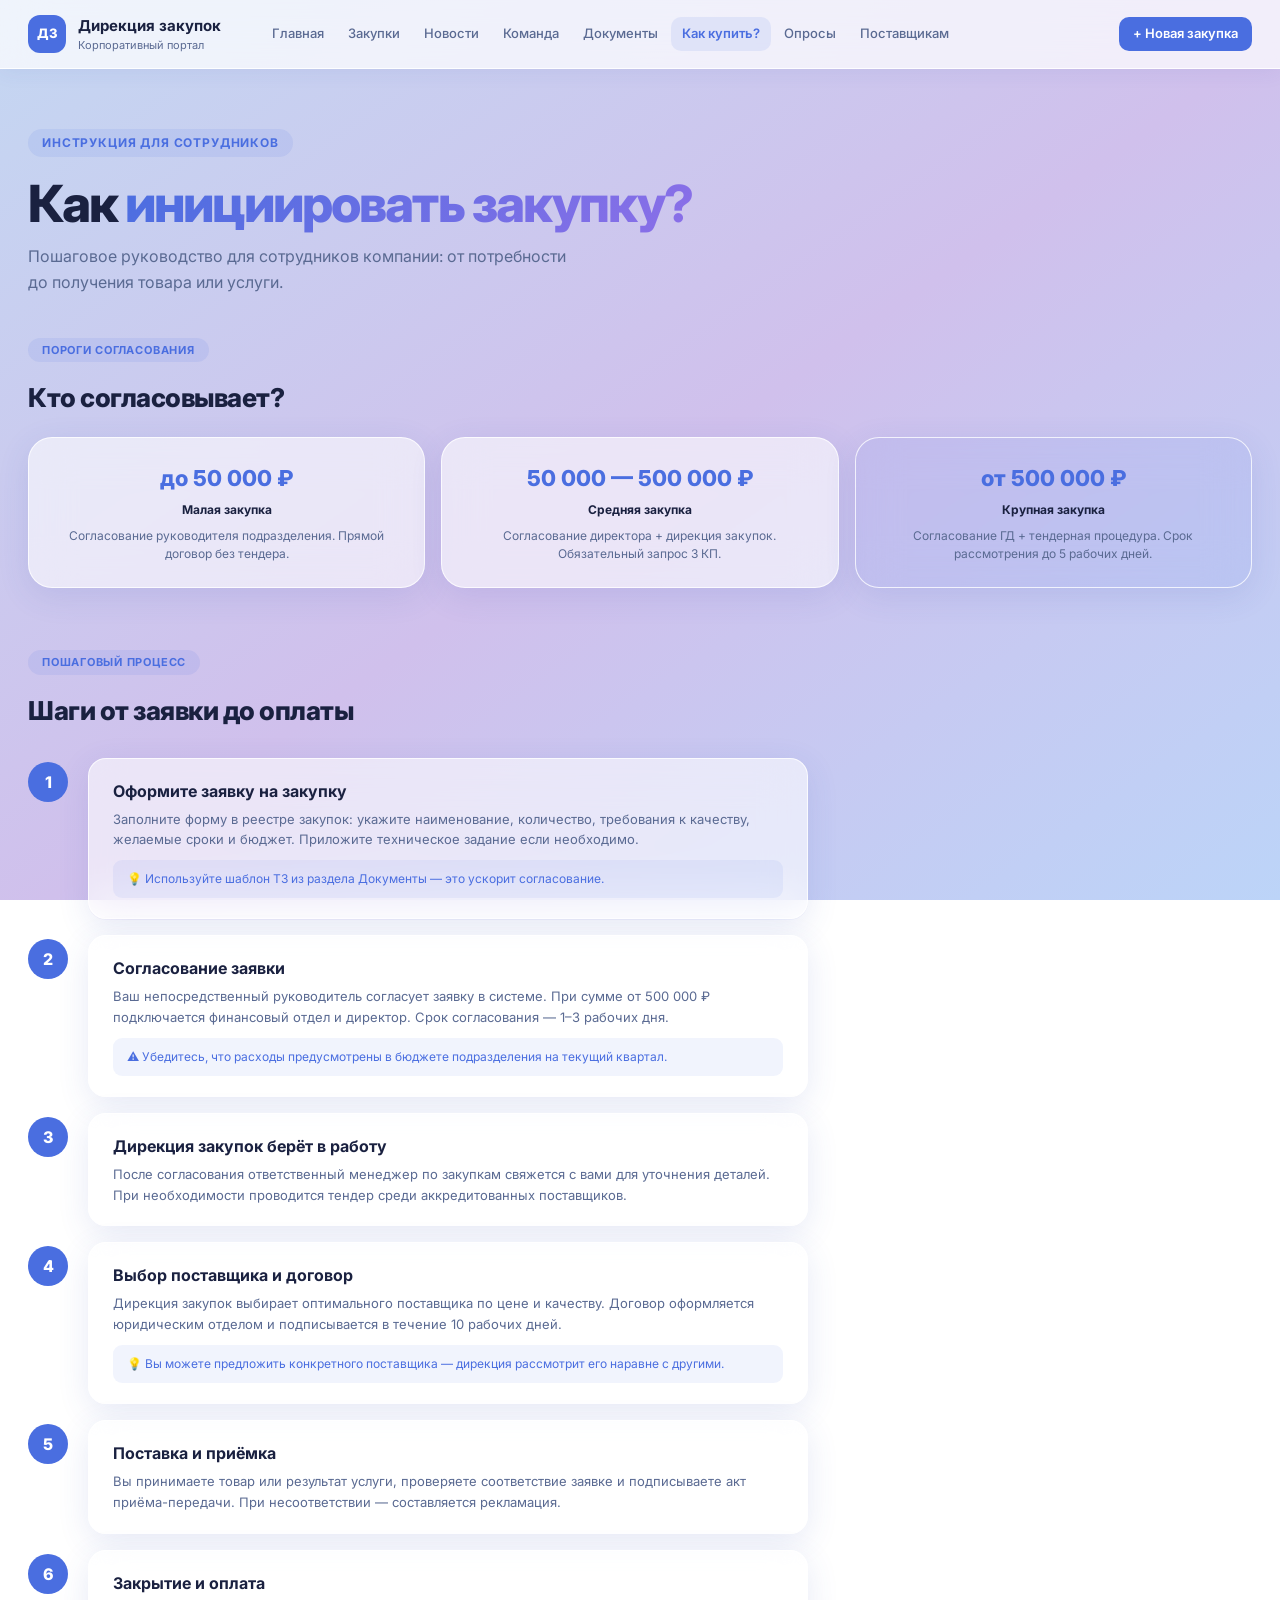
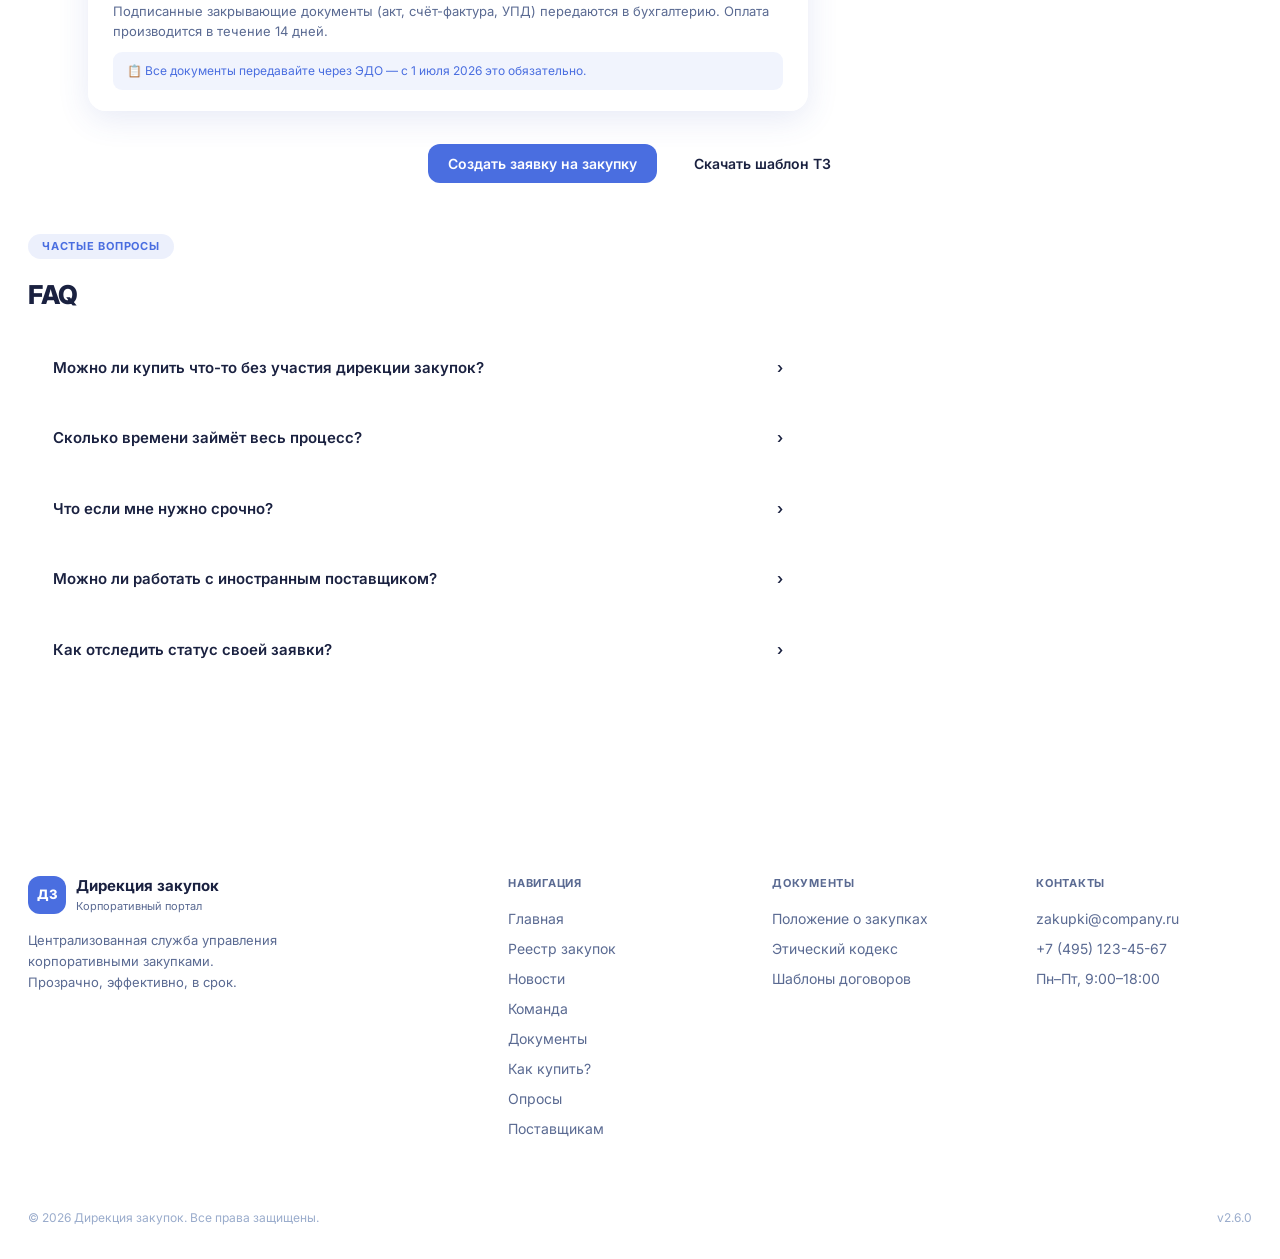
==== howto.html @ 0bc18f3c "Initial commit: procurement portal" ====
<!DOCTYPE html>
<html lang="ru">
<head>
  <meta charset="UTF-8">
  <meta name="viewport" content="width=device-width, initial-scale=1.0">
  <title>Как купить? — Дирекция закупок</title>
  <link rel="preconnect" href="https://fonts.googleapis.com">
  <link rel="preconnect" href="https://fonts.gstatic.com" crossorigin>
  <link href="https://fonts.googleapis.com/css2?family=Inter:wght@300;400;500;600;700;800&family=JetBrains+Mono:wght@500;600&display=swap" rel="stylesheet">
  <link rel="stylesheet" href="style.css">
  <style>
    .steps-list{display:flex;flex-direction:column;gap:16px;max-width:780px}
    .step-item{display:flex;gap:20px;align-items:flex-start}
    .step-dot{width:40px;height:40px;border-radius:50%;background:var(--primary);color:white;display:flex;align-items:center;justify-content:center;font-size:16px;font-weight:800;flex-shrink:0;margin-top:4px}
    .step-body{flex:1;padding:20px 24px;border-radius:var(--r-lg)}
    .step-title{font-size:16px;font-weight:700;margin-bottom:6px}
    .step-text{font-size:13px;color:var(--muted);line-height:1.6}
    .step-tip{margin-top:10px;padding:10px 14px;background:rgba(74,110,224,0.08);border-radius:var(--r-sm);font-size:12px;color:var(--primary);display:flex;gap:8px;align-items:flex-start}
    .faq-item{border-radius:var(--r-lg);overflow:hidden;margin-bottom:10px}
    .faq-q{padding:18px 24px;font-size:15px;font-weight:600;cursor:pointer;display:flex;justify-content:space-between;align-items:center;gap:12px;background:rgba(255,255,255,0.55);border:1px solid rgba(255,255,255,0.78);border-radius:var(--r-lg);transition:background 0.15s}
    .faq-q:hover{background:rgba(255,255,255,0.78)}
    .faq-q.open{border-radius:var(--r-lg) var(--r-lg) 0 0;border-bottom:none}
    .faq-a{padding:16px 24px;font-size:13px;color:var(--muted);line-height:1.65;background:rgba(255,255,255,0.35);border:1px solid rgba(255,255,255,0.78);border-top:none;border-radius:0 0 var(--r-lg) var(--r-lg);display:none}
    .faq-a.open{display:block}
    .threshold-grid{display:grid;grid-template-columns:repeat(3,1fr);gap:16px;margin-bottom:40px}
    .thr-card{padding:24px;text-align:center}
    .thr-amount{font-size:22px;font-weight:800;color:var(--primary);margin-bottom:6px}
    .thr-label{font-size:12px;font-weight:700;color:var(--text);margin-bottom:8px}
    .thr-desc{font-size:12px;color:var(--muted);line-height:1.5}
    @media(max-width:700px){.threshold-grid{grid-template-columns:1fr}.step-item{flex-direction:column}.step-dot{width:32px;height:32px;font-size:14px}}
  </style>
</head>
<body>

<div id="nav-slot"></div>

<section style="padding:60px 0 40px">
  <div class="container">
    <div class="hero-tag">Инструкция для сотрудников</div>
    <h1 class="hero-title" style="font-size:clamp(34px,4vw,52px);margin-bottom:12px">
      Как <span>инициировать закупку?</span>
    </h1>
    <p style="font-size:16px;color:var(--muted);line-height:1.65;max-width:560px">
      Пошаговое руководство для сотрудников компании: от потребности до получения товара или услуги.
    </p>
  </div>
</section>

<!-- THRESHOLDS -->
<section style="padding:0 0 20px">
  <div class="container">
    <div class="section-tag" style="margin-bottom:16px">Пороги согласования</div>
    <h2 class="section-title" style="margin-bottom:20px">Кто согласовывает?</h2>
    <div class="threshold-grid">
      <div class="card thr-card card-hover">
        <div class="thr-amount">до 50 000 ₽</div>
        <div class="thr-label">Малая закупка</div>
        <div class="thr-desc">Согласование руководителя подразделения. Прямой договор без тендера.</div>
      </div>
      <div class="card thr-card card-hover">
        <div class="thr-amount">50 000 — 500 000 ₽</div>
        <div class="thr-label">Средняя закупка</div>
        <div class="thr-desc">Согласование директора + дирекция закупок. Обязательный запрос 3 КП.</div>
      </div>
      <div class="card thr-card card-hover" style="background:rgba(74,110,224,0.08)">
        <div class="thr-amount">от 500 000 ₽</div>
        <div class="thr-label">Крупная закупка</div>
        <div class="thr-desc">Согласование ГД + тендерная процедура. Срок рассмотрения до 5 рабочих дней.</div>
      </div>
    </div>
  </div>
</section>

<!-- STEPS -->
<section style="padding:0 0 48px">
  <div class="container">
    <div class="section-tag" style="margin-bottom:16px">Пошаговый процесс</div>
    <h2 class="section-title" style="margin-bottom:28px">Шаги от заявки до оплаты</h2>
    <div class="steps-list">
      <div class="step-item">
        <div class="step-dot">1</div>
        <div class="step-body card">
          <div class="step-title">Оформите заявку на закупку</div>
          <div class="step-text">Заполните форму в реестре закупок: укажите наименование, количество, требования к качеству, желаемые сроки и бюджет. Приложите техническое задание если необходимо.</div>
          <div class="step-tip">💡 Используйте шаблон ТЗ из раздела Документы — это ускорит согласование.</div>
        </div>
      </div>
      <div class="step-item">
        <div class="step-dot">2</div>
        <div class="step-body card">
          <div class="step-title">Согласование заявки</div>
          <div class="step-text">Ваш непосредственный руководитель согласует заявку в системе. При сумме от 500 000 ₽ подключается финансовый отдел и директор. Срок согласования — 1–3 рабочих дня.</div>
          <div class="step-tip">⚠️ Убедитесь, что расходы предусмотрены в бюджете подразделения на текущий квартал.</div>
        </div>
      </div>
      <div class="step-item">
        <div class="step-dot">3</div>
        <div class="step-body card">
          <div class="step-title">Дирекция закупок берёт в работу</div>
          <div class="step-text">После согласования ответственный менеджер по закупкам свяжется с вами для уточнения деталей. При необходимости проводится тендер среди аккредитованных поставщиков.</div>
        </div>
      </div>
      <div class="step-item">
        <div class="step-dot">4</div>
        <div class="step-body card">
          <div class="step-title">Выбор поставщика и договор</div>
          <div class="step-text">Дирекция закупок выбирает оптимального поставщика по цене и качеству. Договор оформляется юридическим отделом и подписывается в течение 10 рабочих дней.</div>
          <div class="step-tip">💡 Вы можете предложить конкретного поставщика — дирекция рассмотрит его наравне с другими.</div>
        </div>
      </div>
      <div class="step-item">
        <div class="step-dot">5</div>
        <div class="step-body card">
          <div class="step-title">Поставка и приёмка</div>
          <div class="step-text">Вы принимаете товар или результат услуги, проверяете соответствие заявке и подписываете акт приёма-передачи. При несоответствии — составляется рекламация.</div>
        </div>
      </div>
      <div class="step-item">
        <div class="step-dot">6</div>
        <div class="step-body card">
          <div class="step-title">Закрытие и оплата</div>
          <div class="step-text">Подписанные закрывающие документы (акт, счёт-фактура, УПД) передаются в бухгалтерию. Оплата производится в течение 14 дней.</div>
          <div class="step-tip">📋 Все документы передавайте через ЭДО — с 1 июля 2026 это обязательно.</div>
        </div>
      </div>
    </div>

    <div style="margin-top:32px;text-align:center">
      <a href="tenders.html" class="btn btn-primary" style="margin-right:12px">Создать заявку на закупку</a>
      <a href="docs.html" class="btn btn-ghost">Скачать шаблон ТЗ</a>
    </div>
  </div>
</section>

<!-- FAQ -->
<section style="padding:0 0 80px">
  <div class="container">
    <div class="section-tag" style="margin-bottom:16px">Частые вопросы</div>
    <h2 class="section-title" style="margin-bottom:24px">FAQ</h2>
    <div style="max-width:780px">
      <div class="faq-item">
        <div class="faq-q" onclick="toggleFaq(this)">Можно ли купить что-то без участия дирекции закупок? <span>›</span></div>
        <div class="faq-a">Да, для закупок до 5 000 ₽ сотрудник может приобрести товар самостоятельно и возместить расходы через авансовый отчёт с чеками. Свыше 5 000 ₽ — обязательное участие дирекции.</div>
      </div>
      <div class="faq-item">
        <div class="faq-q" onclick="toggleFaq(this)">Сколько времени займёт весь процесс? <span>›</span></div>
        <div class="faq-a">Малая закупка — 3–7 рабочих дней. Средняя (с запросом КП) — 10–15 дней. Тендер — 20–30 дней. Сроки зависят от сложности требований и скорости согласования.</div>
      </div>
      <div class="faq-item">
        <div class="faq-q" onclick="toggleFaq(this)">Что если мне нужно срочно? <span>›</span></div>
        <div class="faq-a">При срочности обратитесь напрямую к менеджеру дирекции с пометкой «Срочно». Критические закупки (угроза остановки производства) рассматриваются в приоритетном порядке в течение 1–2 дней.</div>
      </div>
      <div class="faq-item">
        <div class="faq-q" onclick="toggleFaq(this)">Можно ли работать с иностранным поставщиком? <span>›</span></div>
        <div class="faq-a">Да, но потребуется дополнительное согласование с юридическим и финансовым отделом. Учтите валютный контроль и более длительные сроки поставки.</div>
      </div>
      <div class="faq-item">
        <div class="faq-q" onclick="toggleFaq(this)">Как отследить статус своей заявки? <span>›</span></div>
        <div class="faq-a">В разделе «Реестр закупок» найдите свою заявку — там отображается текущий статус и ответственный менеджер. При изменении статуса вы получите уведомление на корпоративную почту.</div>
      </div>
    </div>
  </div>
</section>

<div id="footer-slot"></div>

<script src="app.js"></script>
<script>
document.getElementById('nav-slot').innerHTML   = navHTML('howto.html');
document.getElementById('footer-slot').innerHTML = footerHTML();

function toggleFaq(el) {
  const ans = el.nextElementSibling;
  const isOpen = ans.classList.contains('open');
  document.querySelectorAll('.faq-q').forEach(q => { q.classList.remove('open'); q.querySelector('span').textContent = '›'; });
  document.querySelectorAll('.faq-a').forEach(a => a.classList.remove('open'));
  if (!isOpen) {
    el.classList.add('open');
    el.querySelector('span').textContent = '‹';
    ans.classList.add('open');
  }
}
</script>
</body>
</html>
---- style.css ----
@import url('https://fonts.googleapis.com/css2?family=Inter:wght@300;400;500;600;700;800&family=JetBrains+Mono:wght@500;600&display=swap');

*,*::before,*::after{box-sizing:border-box;margin:0;padding:0}
:root{
  --bg:linear-gradient(145deg,#c4d7f2 0%,#d0c0ec 52%,#bcd4f8 100%);
  --glass:rgba(255,255,255,0.58);--glass-b:rgba(255,255,255,0.78);
  --glass-dark:rgba(52,75,195,0.82);--glass-dark-b:rgba(110,140,255,0.28);
  --blur:blur(22px);
  --r-xl:24px;--r-lg:18px;--r-md:12px;--r-sm:9px;
  --primary:#4a6ee0;--primary-h:#3558c0;--primary-l:rgba(74,110,224,0.1);
  --text:#1a2140;--muted:#5a6a92;--subtle:#9aaccc;
  --shadow:0 8px 32px rgba(55,80,180,0.12);--shadow-h:0 14px 48px rgba(55,80,180,0.2);
}
html{scroll-behavior:smooth}
body{font-family:'Inter',system-ui,sans-serif;background:var(--bg);background-attachment:fixed;min-height:100vh;color:var(--text);line-height:1.5}
.mono{font-family:'JetBrains Mono',monospace}
.container{max-width:1380px;margin:0 auto;padding:0 28px}

/* NAVBAR */
.navbar{position:sticky;top:0;z-index:200;background:rgba(255,255,255,0.72);backdrop-filter:var(--blur);-webkit-backdrop-filter:var(--blur);border-bottom:1px solid rgba(255,255,255,0.88);box-shadow:0 2px 20px rgba(55,80,180,0.08)}
.navbar .container{height:68px;display:flex;align-items:center}
.nav-brand{display:flex;align-items:center;gap:12px;text-decoration:none;margin-right:40px;flex-shrink:0}
.brand-icon{width:38px;height:38px;border-radius:12px;background:var(--primary);color:white;display:flex;align-items:center;justify-content:center;font-size:13px;font-weight:800;letter-spacing:-0.5px}
.brand-name{font-size:15px;font-weight:700;color:var(--text)}
.brand-sub{font-size:11px;color:var(--muted)}
.nav-links{display:flex;gap:2px;flex:1}
.nav-link{display:flex;align-items:center;padding:7px 11px;border-radius:10px;font-size:13px;font-weight:500;color:var(--muted);text-decoration:none;transition:all 0.15s}
.nav-link:hover{background:rgba(255,255,255,0.55);color:var(--text)}
.nav-link.active{background:var(--primary-l);color:var(--primary);font-weight:600}
.nav-actions{display:flex;align-items:center;gap:10px;margin-left:auto}

/* BUTTONS */
.btn{display:inline-flex;align-items:center;gap:7px;padding:9px 20px;border-radius:var(--r-md);font-size:14px;font-weight:600;cursor:pointer;transition:all 0.15s;border:none;font-family:inherit;text-decoration:none;white-space:nowrap}
.btn-primary{background:var(--primary);color:white}
.btn-primary:hover{background:var(--primary-h);transform:translateY(-1px);box-shadow:0 4px 16px rgba(74,110,224,0.38)}
.btn-ghost{background:rgba(255,255,255,0.55);color:var(--text);border:1px solid rgba(255,255,255,0.78)}
.btn-ghost:hover{background:rgba(255,255,255,0.75);transform:translateY(-1px)}
.btn-danger{background:rgba(239,68,68,0.1);color:#dc2626;border:1px solid rgba(239,68,68,0.2)}
.btn-danger:hover{background:rgba(239,68,68,0.18)}
.btn-sm{padding:7px 14px;font-size:13px;border-radius:10px}
.btn-icon{padding:8px;border-radius:var(--r-sm);background:rgba(255,255,255,0.5);border:1px solid rgba(255,255,255,0.7);cursor:pointer;color:var(--muted);transition:all 0.15s;display:inline-flex;align-items:center;font-family:inherit}
.btn-icon:hover{background:rgba(255,255,255,0.75);color:var(--text)}

/* GLASS CARD */
.card{background:var(--glass);backdrop-filter:var(--blur);-webkit-backdrop-filter:var(--blur);border:1px solid var(--glass-b);border-radius:var(--r-xl);box-shadow:var(--shadow)}
.card-dark{background:var(--glass-dark);backdrop-filter:var(--blur);-webkit-backdrop-filter:var(--blur);border:1px solid var(--glass-dark-b);border-radius:var(--r-xl);box-shadow:var(--shadow);color:white}
.card-hover{transition:all 0.2s}
.card-hover:hover{transform:translateY(-3px);box-shadow:var(--shadow-h);border-color:rgba(255,255,255,0.9)}

/* INPUTS */
.input{width:100%;padding:10px 14px;background:rgba(255,255,255,0.65);border:1px solid rgba(255,255,255,0.8);border-radius:var(--r-sm);font-family:inherit;font-size:14px;color:var(--text);transition:all 0.15s;outline:none}
.input:focus{border-color:var(--primary);background:rgba(255,255,255,0.88);box-shadow:0 0 0 3px rgba(74,110,224,0.1)}
.input::placeholder{color:var(--subtle)}
select.input{cursor:pointer}
textarea.input{resize:vertical;min-height:72px}

/* BADGES */
.badge{display:inline-flex;align-items:center;gap:5px;padding:3px 10px;border-radius:20px;font-size:11px;font-weight:600;white-space:nowrap}
.badge::before{content:'';width:6px;height:6px;border-radius:50%;background:currentColor;flex-shrink:0}
.badge-new{background:rgba(100,116,139,0.12);color:#64748b}
.badge-in_progress{background:rgba(3,105,161,0.1);color:#0369a1}
.badge-approval{background:rgba(161,98,7,0.1);color:#a16207}
.badge-tender{background:rgba(194,65,12,0.1);color:#c2410c}
.badge-contract{background:rgba(109,40,217,0.1);color:#6d28d9}
.badge-delivery{background:rgba(15,118,110,0.1);color:#0f766e}
.badge-done{background:rgba(22,101,52,0.1);color:#166534}
.badge-low{background:rgba(100,116,139,0.12);color:#64748b}
.badge-medium{background:rgba(3,105,161,0.1);color:#0369a1}
.badge-high{background:rgba(194,65,12,0.1);color:#c2410c}
.badge-critical{background:rgba(153,27,27,0.12);color:#991b1b}

/* DEADLINE CHIPS */
.chip{display:inline-flex;align-items:center;padding:3px 9px;border-radius:8px;font-size:11px;font-weight:600;font-family:'JetBrains Mono',monospace}
.chip-red{background:#fee2e2;color:#991b1b}
.chip-orange{background:#fed7aa;color:#9a3412}
.chip-yellow{background:#fef9c3;color:#a16207}
.chip-green{background:#dcfce7;color:#166534}
.chip-gray{background:rgba(100,116,139,0.1);color:#64748b}

/* SECTION */
.section{padding:60px 0}
.section-header{display:flex;align-items:flex-end;justify-content:space-between;margin-bottom:28px}
.section-tag{display:inline-flex;padding:4px 14px;background:rgba(74,110,224,0.1);color:var(--primary);border-radius:20px;font-size:11px;font-weight:700;text-transform:uppercase;letter-spacing:0.07em;margin-bottom:10px}
.section-title{font-size:26px;font-weight:800;letter-spacing:-0.5px}
.section-sub{font-size:14px;color:var(--muted)}

/* HERO */
.hero{padding:72px 0 64px}
.hero-layout{display:grid;grid-template-columns:1fr 1fr;gap:60px;align-items:center}
.hero-tag{display:inline-flex;padding:5px 14px;background:rgba(74,110,224,0.1);color:var(--primary);border-radius:20px;font-size:12px;font-weight:700;text-transform:uppercase;letter-spacing:0.07em;margin-bottom:20px}
.hero-title{font-size:clamp(38px,5vw,64px);font-weight:800;letter-spacing:-2px;line-height:1.05;margin-bottom:20px;color:var(--text)}
.hero-title span{background:linear-gradient(130deg,var(--primary) 0%,#8b6fe8 100%);-webkit-background-clip:text;-webkit-text-fill-color:transparent;background-clip:text}
.hero-sub{font-size:16px;color:var(--muted);line-height:1.65;margin-bottom:32px;max-width:420px}
.hero-actions{display:flex;gap:12px}
.hero-stats{display:grid;grid-template-columns:1fr 1fr;gap:16px}
.stat-card{padding:24px;border-radius:var(--r-xl)}
.stat-value{font-size:38px;font-weight:800;letter-spacing:-1.5px;line-height:1;margin-bottom:6px}
.stat-label{font-size:13px;font-weight:500}
.stat-change{font-size:12px;font-weight:600;margin-top:10px}
.stat-change.up{color:#10b981}
.stat-change.dn{color:#ef4444}
.stat-dark .stat-label{color:rgba(255,255,255,0.65)}
.stat-light .stat-label{color:var(--muted)}

/* TABLE */
.table-wrap{overflow-x:auto}
table{width:100%;border-collapse:collapse}
thead th{padding:12px 16px;text-align:left;font-size:11px;font-weight:700;text-transform:uppercase;letter-spacing:0.07em;color:var(--muted);border-bottom:1px solid rgba(0,0,0,0.05);white-space:nowrap}
tbody tr{cursor:pointer;transition:background 0.1s}
tbody tr:hover td{background:rgba(255,255,255,0.32)}
tbody td{padding:13px 16px;font-size:13px;border-bottom:1px solid rgba(0,0,0,0.04);vertical-align:middle}
tbody tr:last-child td{border-bottom:none}
.td-num{font-family:'JetBrains Mono',monospace;font-size:11px;color:var(--subtle);font-weight:600;white-space:nowrap}
.td-title{font-weight:600;color:var(--text);max-width:280px;overflow:hidden;text-overflow:ellipsis;white-space:nowrap}
.td-amount{font-family:'JetBrains Mono',monospace;font-weight:700;color:var(--text);white-space:nowrap}
.td-resp{font-size:12px;color:var(--muted);white-space:nowrap}

/* MODAL */
.overlay{position:fixed;inset:0;background:rgba(20,35,100,0.35);backdrop-filter:blur(10px);-webkit-backdrop-filter:blur(10px);display:flex;align-items:center;justify-content:center;z-index:500;padding:20px;animation:fadeIn 0.2s}
.modal{background:rgba(232,240,255,0.94);backdrop-filter:blur(28px);-webkit-backdrop-filter:blur(28px);border:1px solid rgba(255,255,255,0.92);border-radius:var(--r-xl);max-width:640px;width:100%;max-height:90vh;overflow-y:auto;box-shadow:0 24px 80px rgba(40,60,160,0.22);animation:slideUp 0.2s}
.modal-header{padding:24px 28px 18px;border-bottom:1px solid rgba(255,255,255,0.6);display:flex;align-items:flex-start;justify-content:space-between;gap:16px;position:sticky;top:0;background:rgba(232,240,255,0.97);backdrop-filter:blur(28px);z-index:10;border-radius:var(--r-xl) var(--r-xl) 0 0}
.modal-title{font-size:18px;font-weight:700}
.modal-num{font-size:12px;color:var(--muted);margin-top:3px;font-family:'JetBrains Mono',monospace}
.modal-body{padding:24px 28px}
.modal-footer{padding:16px 28px 24px;border-top:1px solid rgba(255,255,255,0.6);display:flex;gap:10px;justify-content:flex-end}

/* FORM */
.form-row{display:grid;grid-template-columns:1fr 1fr;gap:14px;margin-bottom:14px}
.form-row-3{grid-template-columns:1fr 1fr 1fr}
.form-group{margin-bottom:14px}
.form-label{display:block;font-size:11px;font-weight:700;text-transform:uppercase;letter-spacing:0.06em;color:var(--muted);margin-bottom:5px}

/* FILTERS */
.filters{display:flex;gap:10px;flex-wrap:wrap;margin-bottom:24px;align-items:center}
.filters .input{width:auto}
.search-wrap{position:relative}
.search-icon{position:absolute;left:12px;top:50%;transform:translateY(-50%);color:var(--subtle);pointer-events:none;font-size:15px}
.search-wrap .input{padding-left:36px;min-width:220px}

/* DETAIL */
.detail-grid{display:grid;grid-template-columns:1fr 1fr;gap:16px}
.detail-label{font-size:10px;font-weight:700;text-transform:uppercase;letter-spacing:0.07em;color:var(--subtle);margin-bottom:4px}
.detail-value{font-size:14px;color:var(--text)}
.detail-desc{background:rgba(255,255,255,0.4);border-radius:var(--r-sm);padding:12px;font-size:13px;color:var(--muted);line-height:1.5;margin-top:16px}
.detail-comment{background:rgba(254,249,195,0.5);border:1px solid rgba(253,230,138,0.5);border-radius:var(--r-sm);padding:12px;font-size:13px;color:#a16207;line-height:1.5;margin-top:12px}

/* CATEGORIES */
.categories-grid{display:grid;grid-template-columns:repeat(4,1fr);gap:16px}
.cat-card{padding:24px;cursor:default}
.cat-icon{font-size:32px;margin-bottom:14px}
.cat-name{font-size:15px;font-weight:700;margin-bottom:4px}
.cat-count{font-size:12px;color:var(--muted)}

/* PROCESS */
.process-steps{display:flex;gap:0;overflow-x:auto;padding-bottom:4px;align-items:stretch}
.step-wrap{flex:1;min-width:120px;display:flex;align-items:center}
.step-card{flex:1;padding:20px 14px;text-align:center}
.step-arrow{color:var(--subtle);font-size:20px;flex-shrink:0;padding:0 4px}
.step-num{font-size:10px;font-weight:700;text-transform:uppercase;letter-spacing:0.07em;color:var(--subtle);margin-bottom:8px}
.step-name{font-size:13px;font-weight:700;color:var(--text)}
.step-sub{font-size:11px;color:var(--muted);margin-top:4px}

/* NEWS */
.news-grid{display:grid;grid-template-columns:repeat(3,1fr);gap:20px}
.news-card{padding:24px}
.news-type{display:inline-flex;padding:3px 10px;border-radius:20px;font-size:11px;font-weight:600;margin-bottom:14px}
.news-title{font-size:16px;font-weight:700;line-height:1.35;margin-bottom:10px}
.news-body{font-size:13px;color:var(--muted);line-height:1.55}
.news-date{font-size:11px;color:var(--subtle);margin-top:14px}

/* SUPPLIERS */
.benefits-grid{display:grid;grid-template-columns:repeat(4,1fr);gap:16px;margin-bottom:48px}
.benefit-card{padding:28px 24px}
.benefit-icon{font-size:32px;margin-bottom:16px}
.benefit-title{font-size:15px;font-weight:700;margin-bottom:8px}
.benefit-text{font-size:13px;color:var(--muted);line-height:1.55}
.how-grid{display:grid;grid-template-columns:repeat(4,1fr);gap:20px;margin-bottom:48px}
.how-card{padding:28px 24px}
.how-num{width:44px;height:44px;border-radius:14px;background:var(--primary);color:white;display:flex;align-items:center;justify-content:center;font-size:18px;font-weight:800;margin-bottom:16px}
.how-title{font-size:15px;font-weight:700;margin-bottom:8px}
.how-text{font-size:13px;color:var(--muted);line-height:1.55}

/* FOOTER */
.footer{margin-top:60px;padding:44px 0 32px;border-top:1px solid rgba(255,255,255,0.45)}
.footer-grid{display:grid;grid-template-columns:2fr 1fr 1fr 1fr;gap:48px;margin-bottom:36px}
.footer-heading{font-size:11px;font-weight:700;text-transform:uppercase;letter-spacing:0.07em;color:var(--muted);margin-bottom:16px}
.footer-link{display:block;font-size:14px;color:var(--muted);text-decoration:none;margin-bottom:9px;transition:color 0.15s}
.footer-link:hover{color:var(--text)}
.footer-bottom{padding-top:24px;border-top:1px solid rgba(255,255,255,0.4);display:flex;justify-content:space-between;font-size:12px;color:var(--subtle)}

/* MISC */
.hidden{display:none!important}
.empty-state{padding:48px;text-align:center;color:var(--muted)}
.empty-icon{font-size:40px;margin-bottom:12px}
.empty-title{font-size:16px;font-weight:600;margin-bottom:6px}
.divider{height:1px;background:rgba(255,255,255,0.5);margin:20px 0}
.page-title{font-size:32px;font-weight:800;letter-spacing:-1px;margin-bottom:8px}
.page-sub{font-size:15px;color:var(--muted)}
.summary-row{display:flex;gap:16px;margin-bottom:28px;flex-wrap:wrap}
.summary-card{padding:16px 20px;border-radius:var(--r-lg);flex:1;min-width:140px}
.summary-val{font-size:24px;font-weight:800;letter-spacing:-1px}
.summary-lbl{font-size:12px;color:var(--muted);margin-top:2px}

/* RESPONSIVE */
@media(max-width:1100px){.categories-grid{grid-template-columns:repeat(3,1fr)}.benefits-grid{grid-template-columns:repeat(2,1fr)}.how-grid{grid-template-columns:repeat(2,1fr)}}
@media(max-width:900px){.nav-links{display:none}.hero-layout{grid-template-columns:1fr}.hero-stats{grid-template-columns:1fr 1fr 1fr 1fr}.footer-grid{grid-template-columns:1fr 1fr;gap:28px}.news-grid{grid-template-columns:1fr 1fr}.categories-grid{grid-template-columns:repeat(2,1fr)}}
@media(max-width:600px){.container{padding:0 16px}.hero-stats{grid-template-columns:1fr 1fr}.form-row,.form-row-3{grid-template-columns:1fr}.detail-grid{grid-template-columns:1fr}.news-grid{grid-template-columns:1fr}.footer-grid{grid-template-columns:1fr}.summary-row{flex-direction:column}}

/* ANIMATIONS */
@keyframes fadeIn{from{opacity:0}to{opacity:1}}
@keyframes slideUp{from{opacity:0;transform:translateY(18px)}to{opacity:1;transform:translateY(0)}}

/* SCROLLBARS */
::-webkit-scrollbar{width:8px;height:8px}
::-webkit-scrollbar-track{background:rgba(255,255,255,0.15);border-radius:4px}
::-webkit-scrollbar-thumb{background:rgba(74,110,224,0.28);border-radius:4px}
::-webkit-scrollbar-thumb:hover{background:rgba(74,110,224,0.48)}
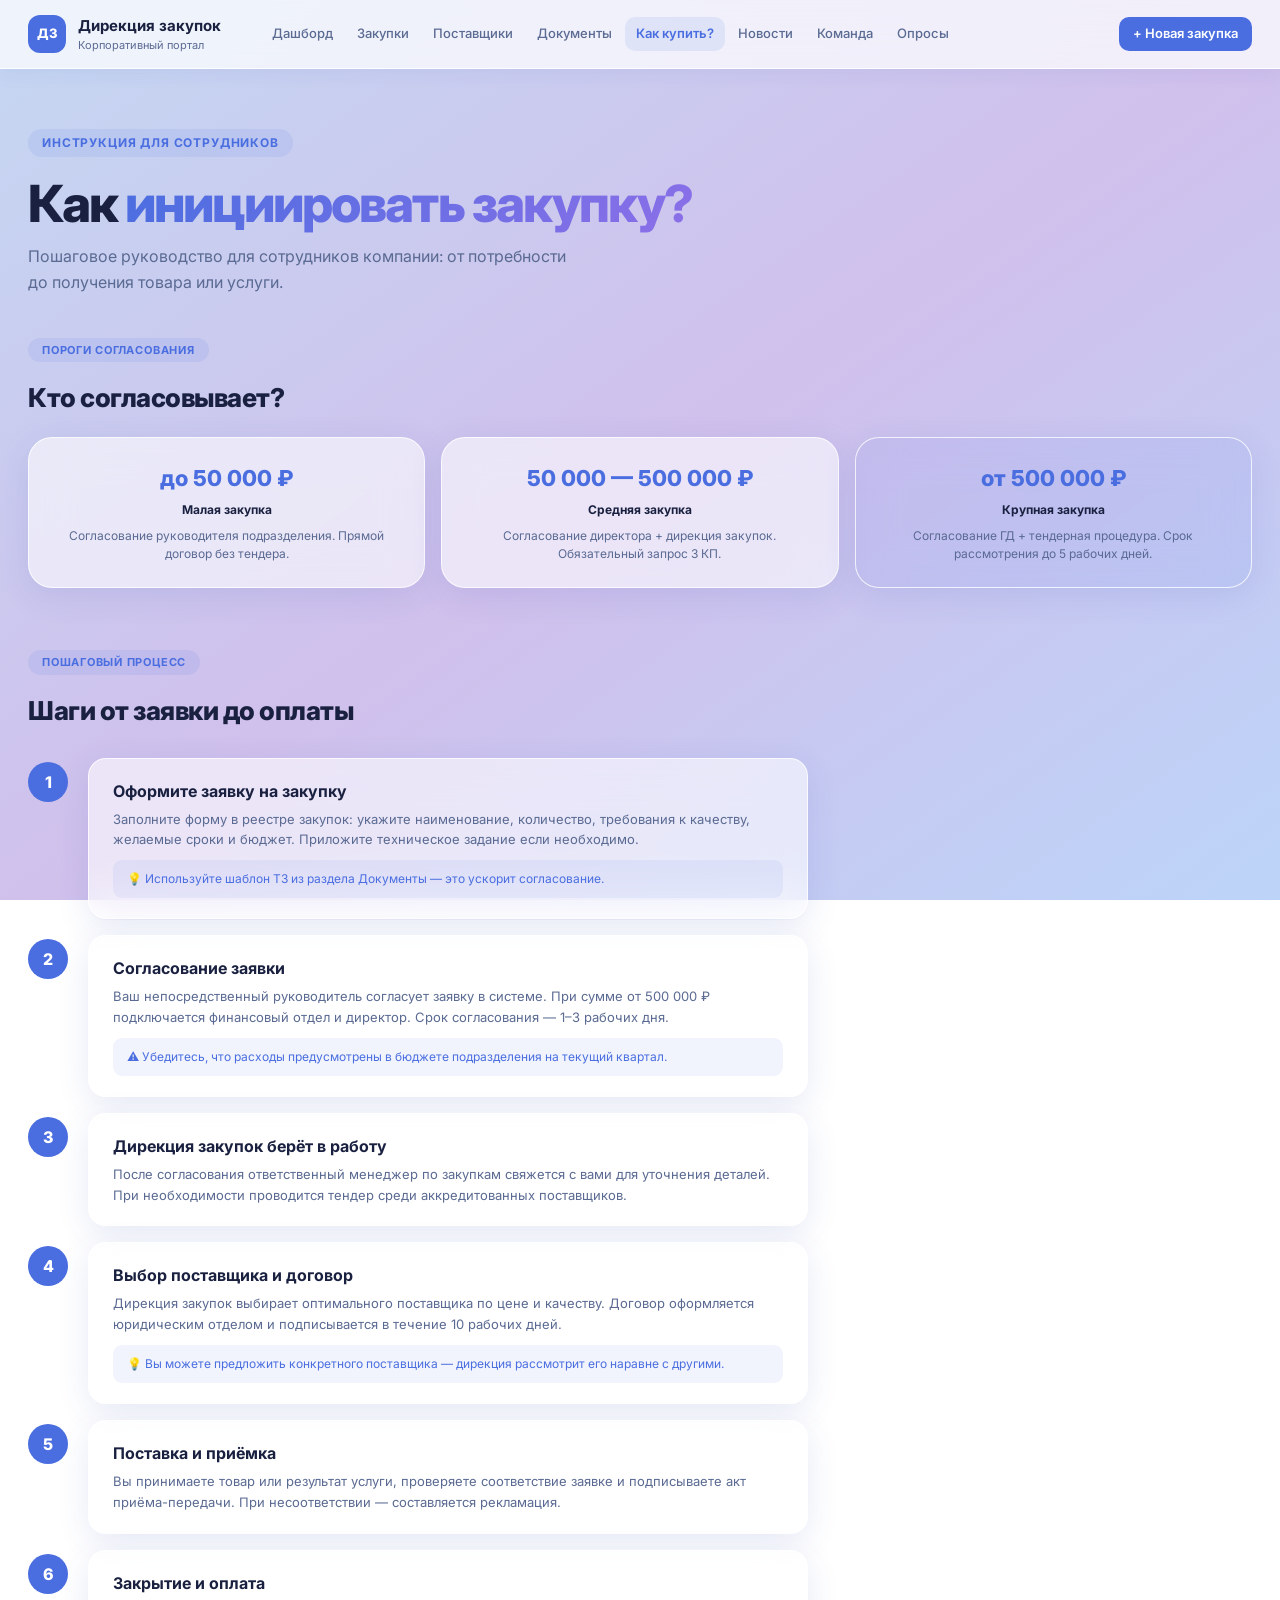
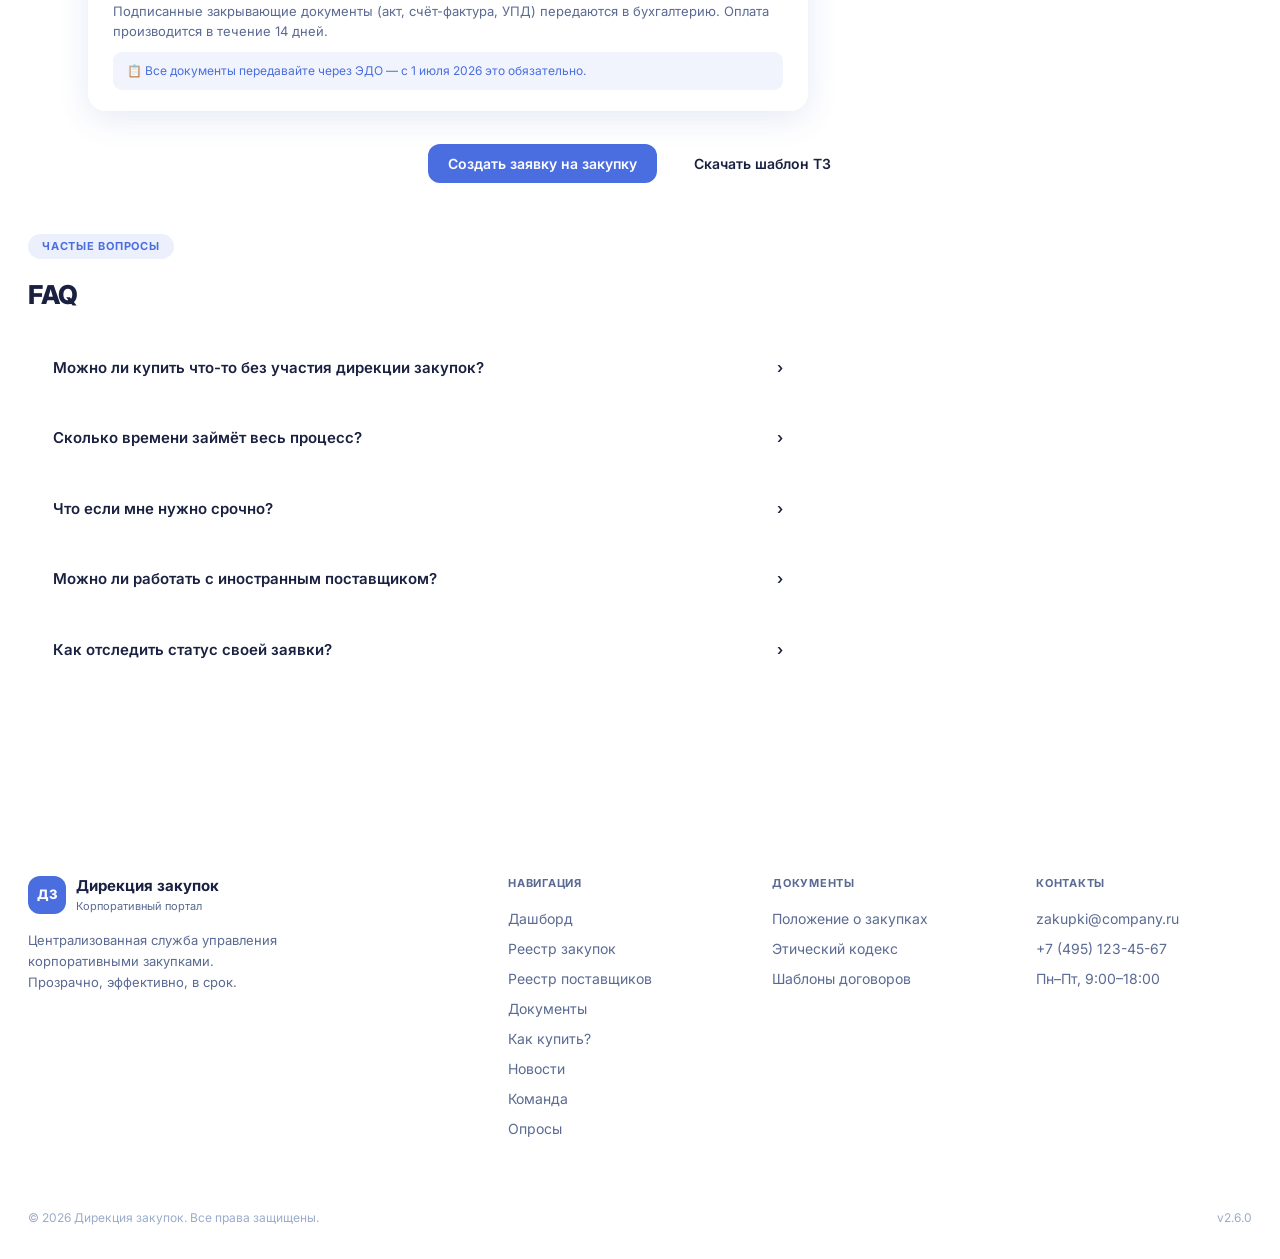
==== commit 4f88f0bc: "Мобильная адаптивность: hamburger-меню, адаптив сеток на всех страницах" ====
--- a/howto.html
+++ b/howto.html
@@ -27,7 +27,12 @@
     .thr-amount{font-size:22px;font-weight:800;color:var(--primary);margin-bottom:6px}
     .thr-label{font-size:12px;font-weight:700;color:var(--text);margin-bottom:8px}
     .thr-desc{font-size:12px;color:var(--muted);line-height:1.5}
-    @media(max-width:700px){.threshold-grid{grid-template-columns:1fr}.step-item{flex-direction:column}.step-dot{width:32px;height:32px;font-size:14px}}
+    @media(max-width:700px){
+      .threshold-grid{grid-template-columns:1fr}
+      .step-item{flex-direction:column}
+      .step-dot{width:32px;height:32px;font-size:14px}
+      .faq-q{font-size:14px;padding:14px 16px}
+    }
   </style>
 </head>
 <body>
--- a/style.css
+++ b/style.css
@@ -201,10 +201,41 @@
 .summary-val{font-size:24px;font-weight:800;letter-spacing:-1px}
 .summary-lbl{font-size:12px;color:var(--muted);margin-top:2px}
 
+/* MOBILE NAV */
+.nav-hamburger{display:none;flex-direction:column;justify-content:center;gap:5px;width:36px;height:36px;padding:7px;background:rgba(255,255,255,0.5);border:1px solid rgba(255,255,255,0.7);border-radius:10px;cursor:pointer;flex-shrink:0}
+.nav-hamburger span{display:block;width:100%;height:2px;background:var(--text);border-radius:2px;transition:transform 0.25s,opacity 0.2s}
+.nav-hamburger.open span:nth-child(1){transform:translateY(7px) rotate(45deg)}
+.nav-hamburger.open span:nth-child(2){opacity:0}
+.nav-hamburger.open span:nth-child(3){transform:translateY(-7px) rotate(-45deg)}
+.nav-mobile{display:none;position:absolute;top:100%;left:0;right:0;background:rgba(240,246,255,0.98);backdrop-filter:var(--blur);-webkit-backdrop-filter:var(--blur);padding:10px 16px 18px;border-bottom:1px solid rgba(255,255,255,0.85);box-shadow:0 12px 40px rgba(55,80,180,0.12);z-index:198;animation:slideDown 0.2s ease}
+.nav-mobile.open{display:block}
+.nav-mobile .nav-link{display:block;padding:11px 14px;border-radius:12px;font-size:15px;margin-bottom:2px}
+@keyframes slideDown{from{opacity:0;transform:translateY(-8px)}to{opacity:1;transform:translateY(0)}}
+
 /* RESPONSIVE */
 @media(max-width:1100px){.categories-grid{grid-template-columns:repeat(3,1fr)}.benefits-grid{grid-template-columns:repeat(2,1fr)}.how-grid{grid-template-columns:repeat(2,1fr)}}
-@media(max-width:900px){.nav-links{display:none}.hero-layout{grid-template-columns:1fr}.hero-stats{grid-template-columns:1fr 1fr 1fr 1fr}.footer-grid{grid-template-columns:1fr 1fr;gap:28px}.news-grid{grid-template-columns:1fr 1fr}.categories-grid{grid-template-columns:repeat(2,1fr)}}
-@media(max-width:600px){.container{padding:0 16px}.hero-stats{grid-template-columns:1fr 1fr}.form-row,.form-row-3{grid-template-columns:1fr}.detail-grid{grid-template-columns:1fr}.news-grid{grid-template-columns:1fr}.footer-grid{grid-template-columns:1fr}.summary-row{flex-direction:column}}
+@media(max-width:900px){
+  .nav-links{display:none}
+  .nav-hamburger{display:flex}
+  .nav-actions .btn{display:none}
+  .hero-layout{grid-template-columns:1fr}
+  .hero-stats{grid-template-columns:1fr 1fr 1fr 1fr}
+  .footer-grid{grid-template-columns:1fr 1fr;gap:28px}
+  .news-grid{grid-template-columns:1fr 1fr}
+  .categories-grid{grid-template-columns:repeat(2,1fr)}
+}
+@media(max-width:700px){
+  .two-col{grid-template-columns:1fr!important}
+}
+@media(max-width:600px){
+  .container{padding:0 16px}
+  .hero-stats{grid-template-columns:1fr 1fr}
+  .form-row,.form-row-3{grid-template-columns:1fr}
+  .detail-grid{grid-template-columns:1fr}
+  .news-grid{grid-template-columns:1fr}
+  .footer-grid{grid-template-columns:1fr}
+  .summary-row{flex-direction:column}
+}
 
 /* ANIMATIONS */
 @keyframes fadeIn{from{opacity:0}to{opacity:1}}
